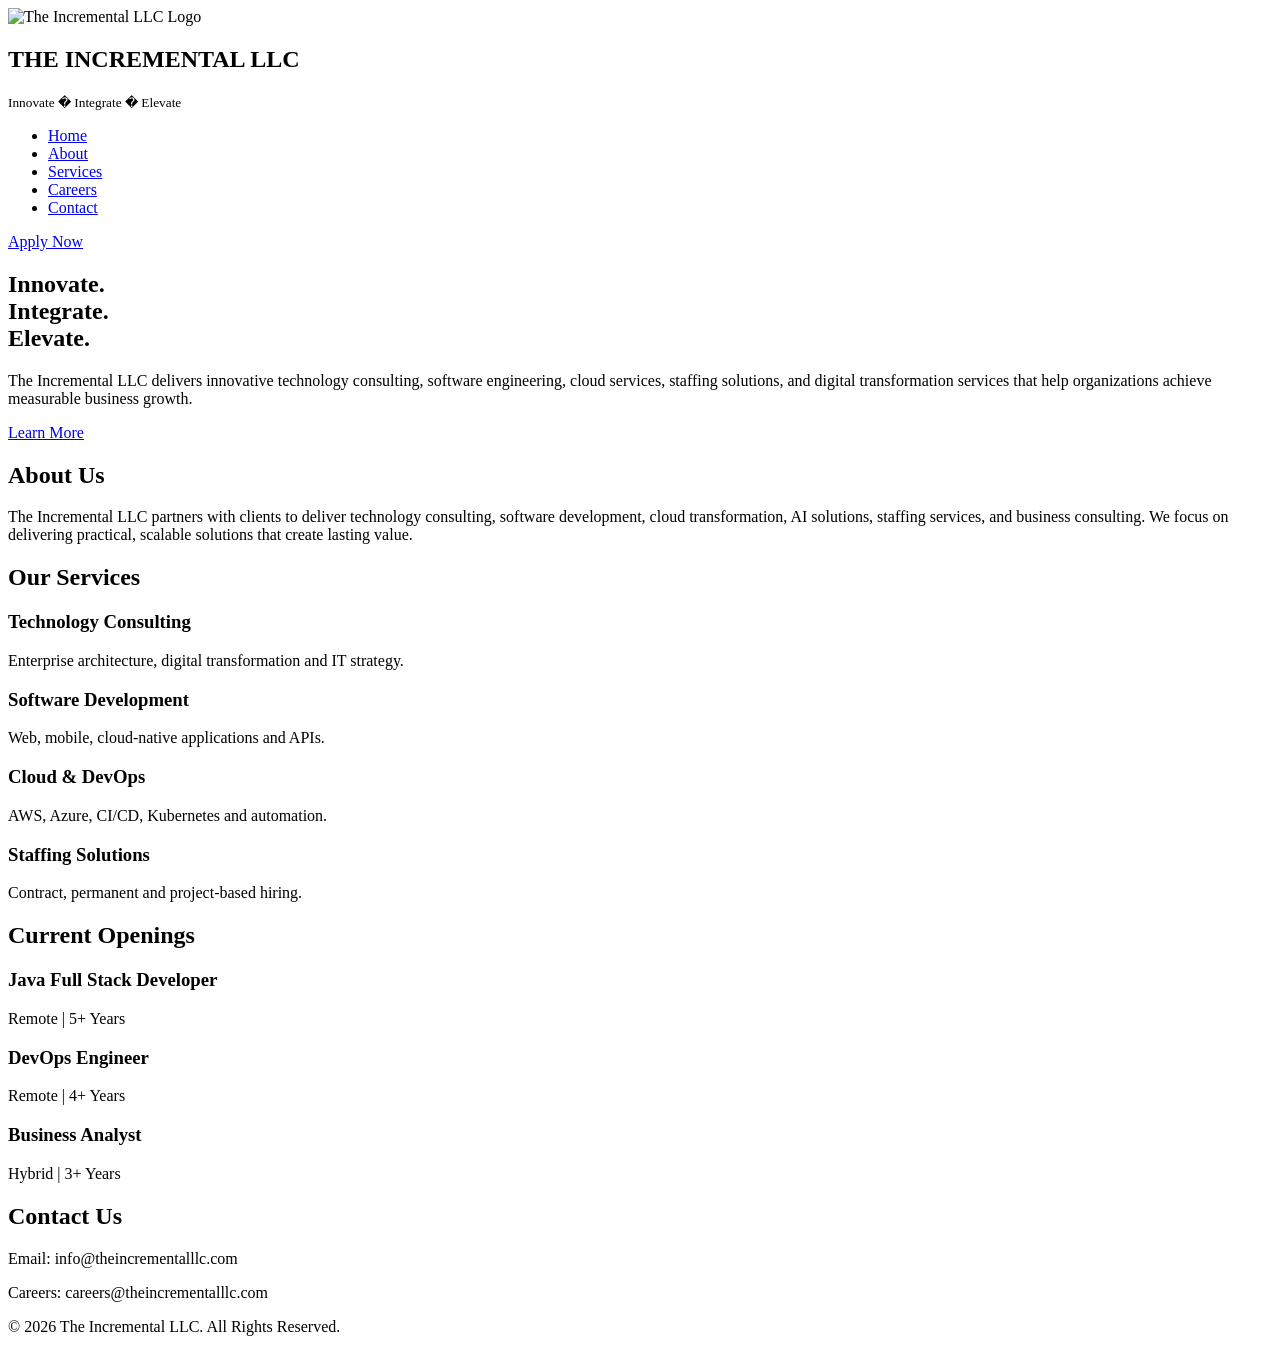
==== index.html @ 5f27611a "Add files via upload" ====
<!DOCTYPE html>
<html lang="en">
<head>
<meta charset="UTF-8">
<meta name="viewport" content="width=device-width, initial-scale=1.0">
<title>The Incremental LLC</title>
<link rel="stylesheet" href="css/style1.css">
<link rel="stylesheet" href="css/style2.css">
</head>
<body>

<header>
<nav>
<div class="logo">
<img src="images/incremental-logo.jpg" alt="The Incremental LLC Logo">
<div>
<h2>THE INCREMENTAL LLC</h2>
<small>Innovate � Integrate � Elevate</small>
</div>
</div>

<ul>
<li><a href="#">Home</a></li>
<li><a href="#about">About</a></li>
<li><a href="#services">Services</a></li>
<li><a href="#careers">Careers</a></li>
<li><a href="#contact">Contact</a></li>
</ul>

<a href="#careers" class="apply-btn">Apply Now</a>
</nav>
</header>

<section class="hero">
<div class="hero-content">
<h1>Innovate.<br><span>Integrate.</span><br>Elevate.</h1>
<p>The Incremental LLC delivers innovative technology consulting, software engineering, cloud services, staffing solutions, and digital transformation services that help organizations achieve measurable business growth.</p>
<a class="learn-btn" href="#about">Learn More</a>
</div>
</section>

<section id="about">
<h2 class="title">About Us</h2>
<p>The Incremental LLC partners with clients to deliver technology consulting, software development, cloud transformation, AI solutions, staffing services, and business consulting. We focus on delivering practical, scalable solutions that create lasting value.</p>
</section>

<section id="services">
<h2 class="title">Our Services</h2>
<div class="cards">
<div class="card"><h3>Technology Consulting</h3><p>Enterprise architecture, digital transformation and IT strategy.</p></div>
<div class="card"><h3>Software Development</h3><p>Web, mobile, cloud-native applications and APIs.</p></div>
<div class="card"><h3>Cloud & DevOps</h3><p>AWS, Azure, CI/CD, Kubernetes and automation.</p></div>
<div class="card"><h3>Staffing Solutions</h3><p>Contract, permanent and project-based hiring.</p></div>
</div>
</section>

<section id="careers">
<h2 class="title">Current Openings</h2>
<div class="job"><h3>Java Full Stack Developer</h3><p>Remote | 5+ Years</p></div>
<div class="job"><h3>DevOps Engineer</h3><p>Remote | 4+ Years</p></div>
<div class="job"><h3>Business Analyst</h3><p>Hybrid | 3+ Years</p></div>
</section>

<section id="contact" class="contact">
<h2>Contact Us</h2>
<p>Email: info@theincrementalllc.com</p>
<p>Careers: careers@theincrementalllc.com</p>
</section>

<footer>
<p>&copy; 2026 The Incremental LLC. All Rights Reserved.</p>
</footer>

</body>
</html>
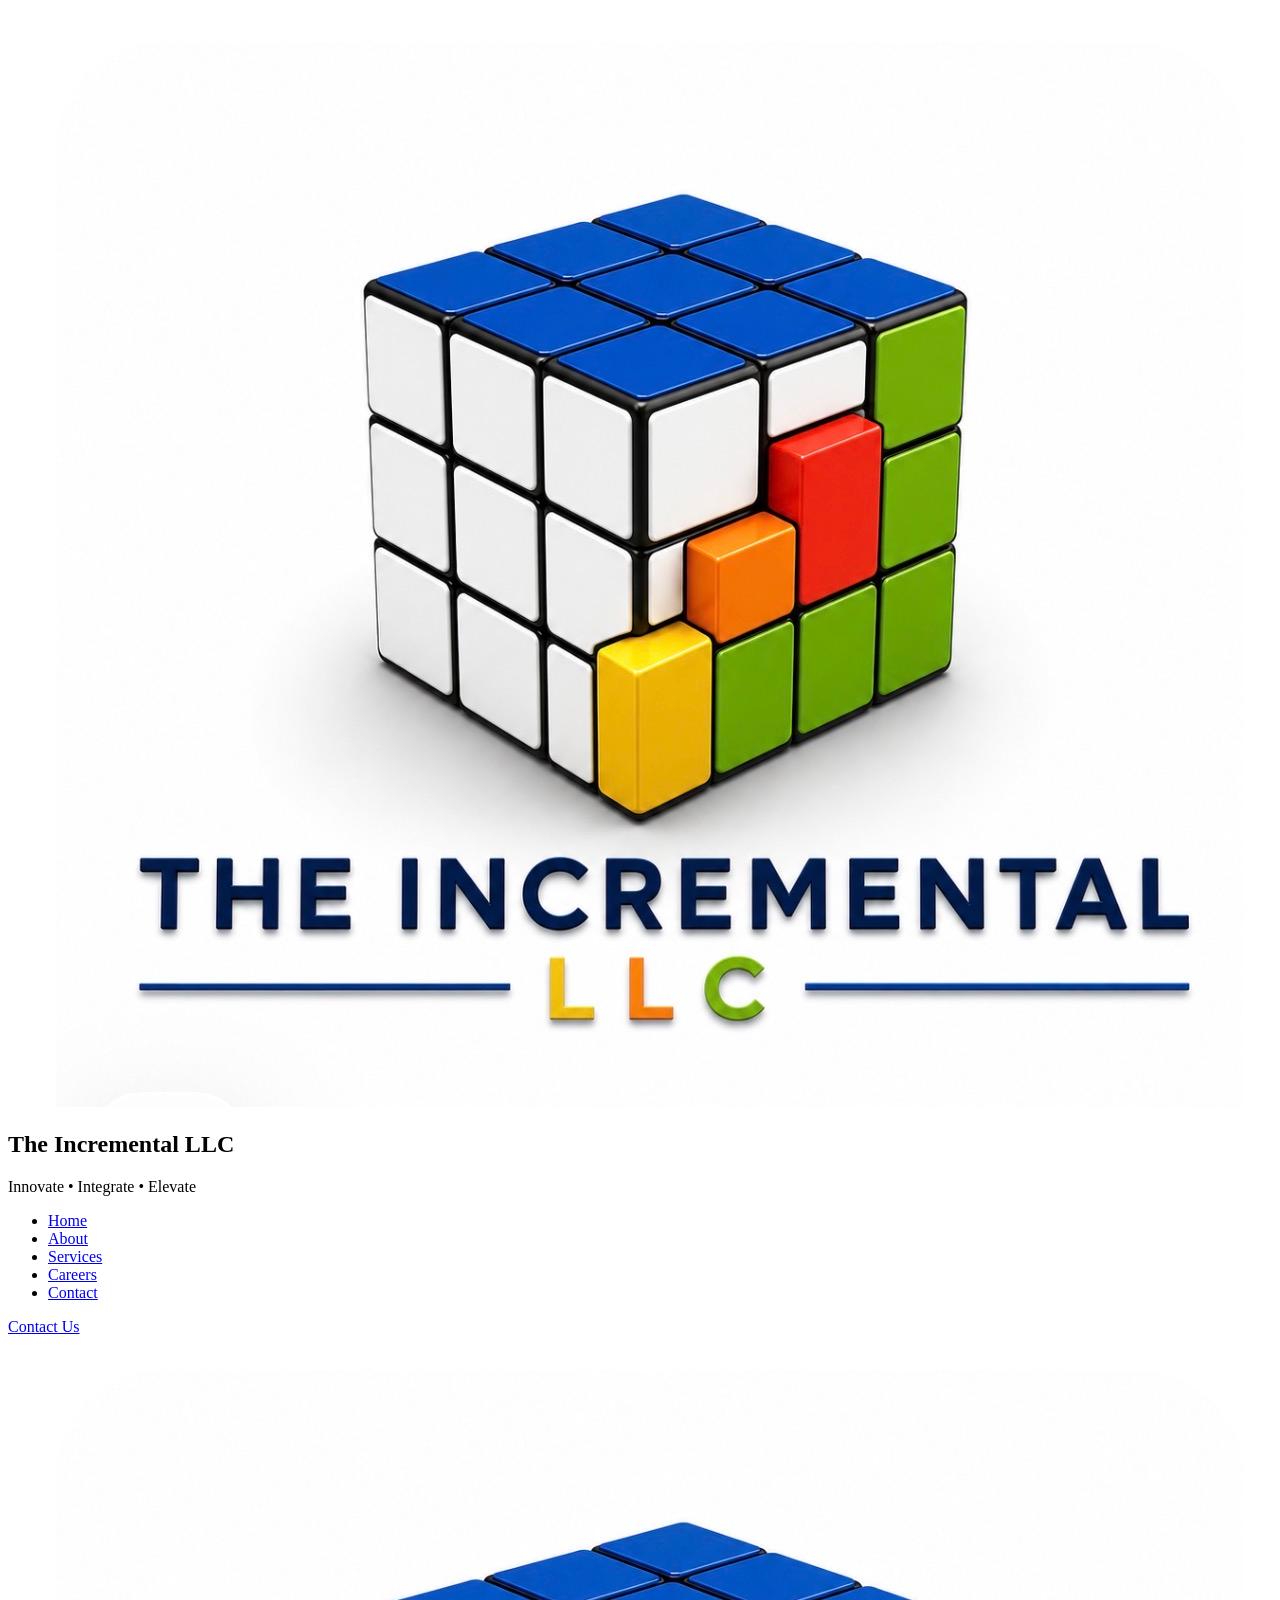
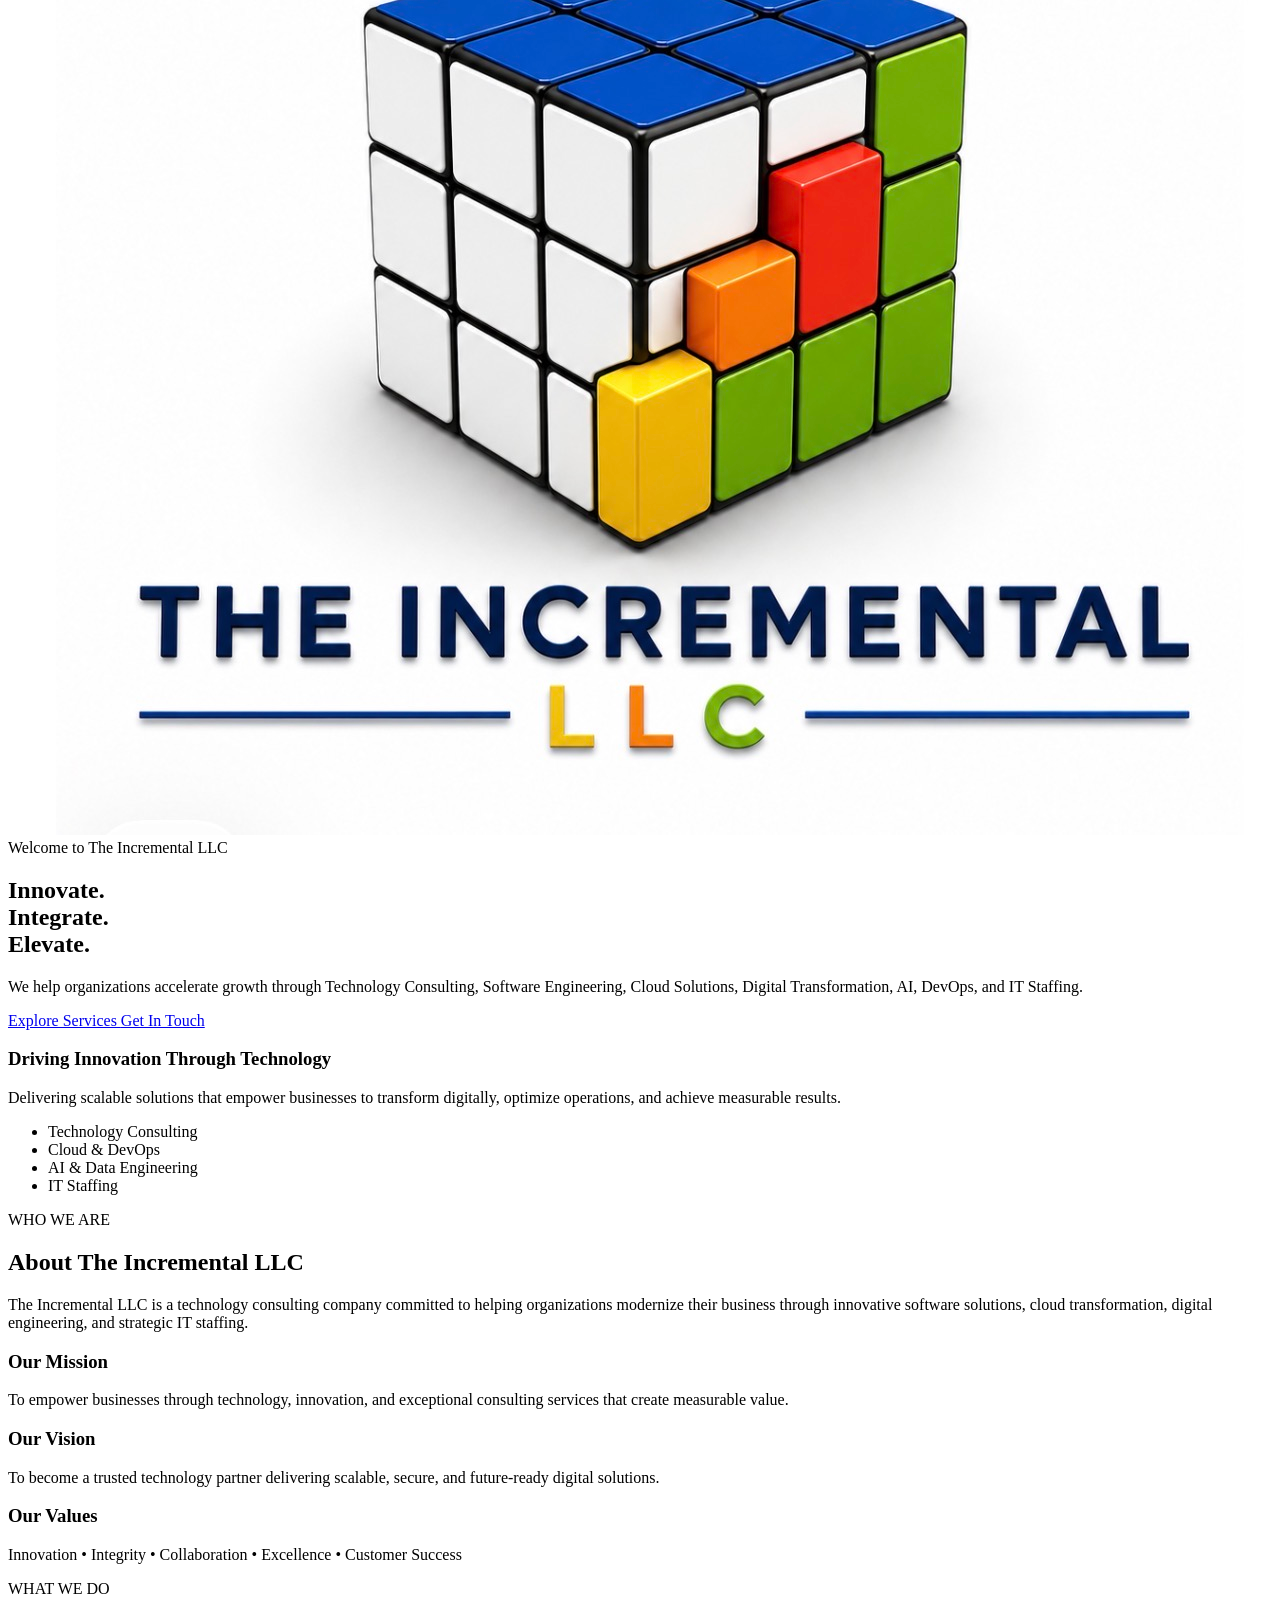
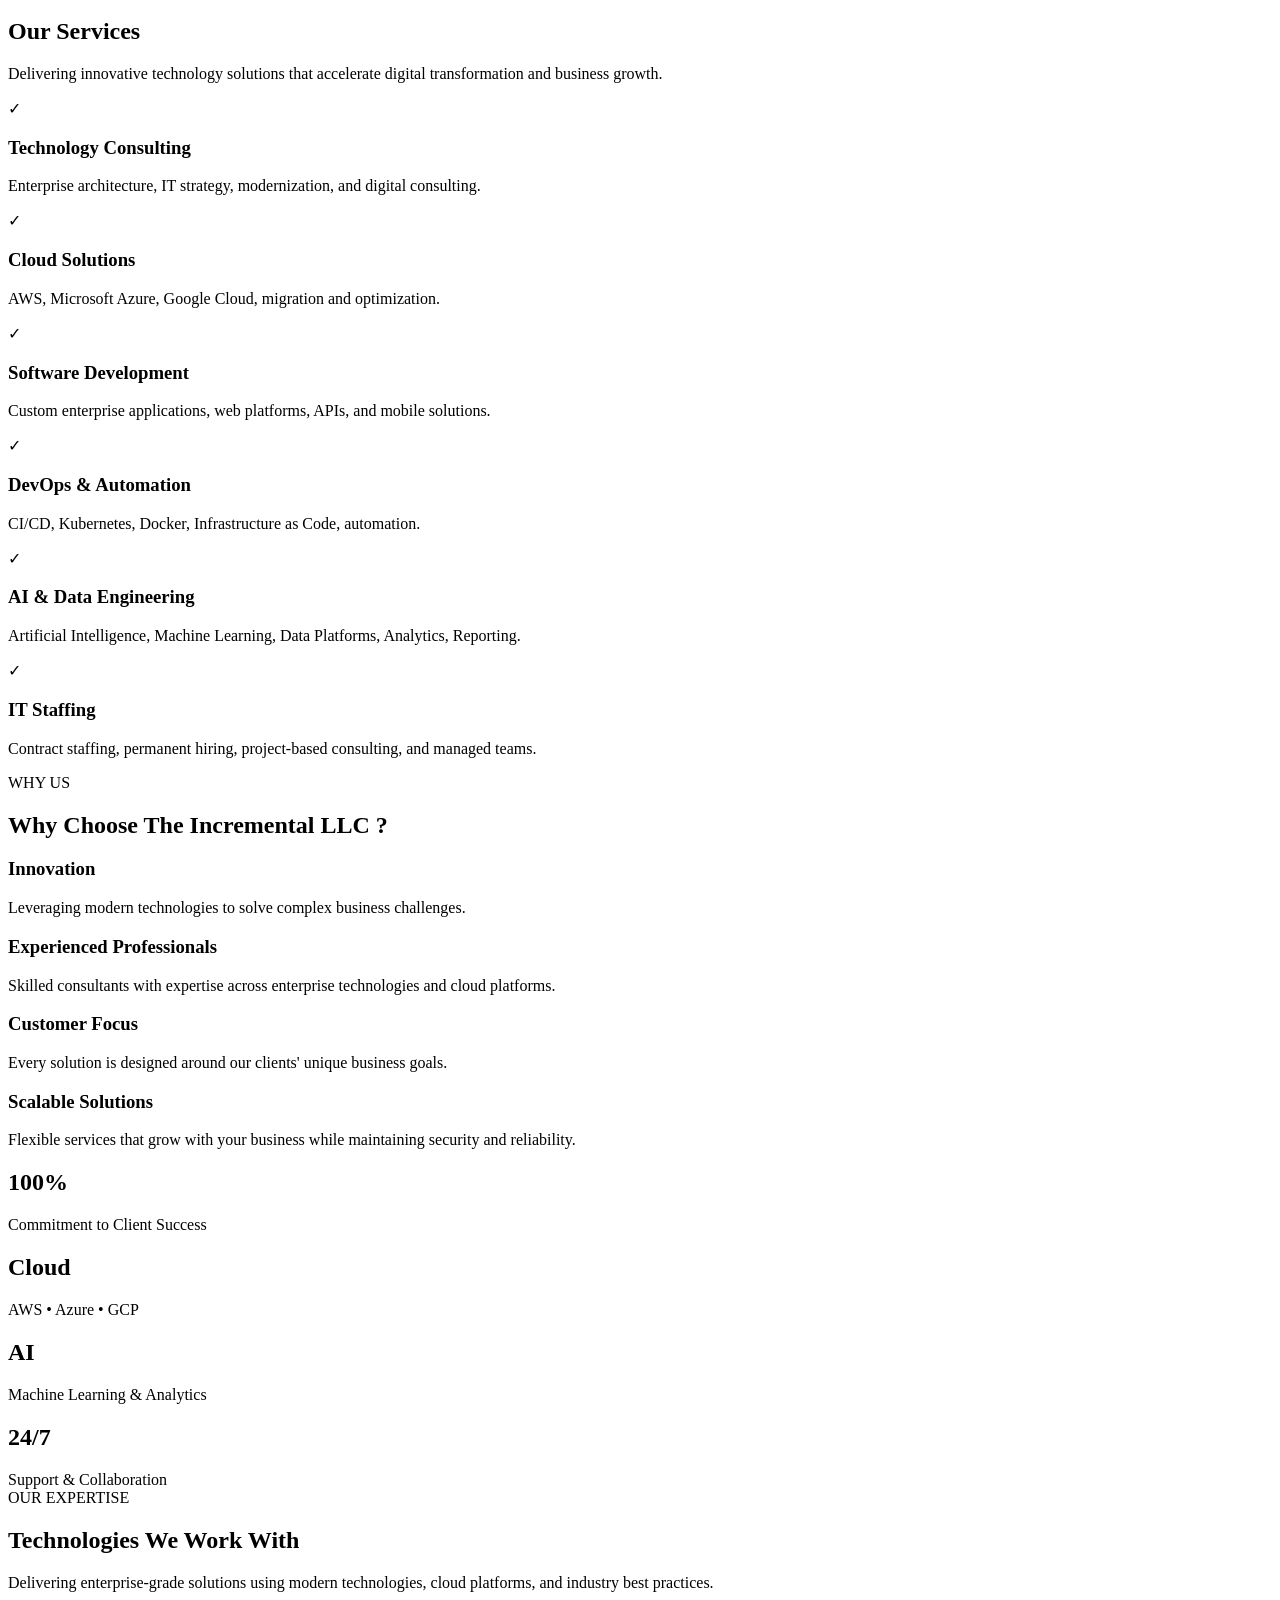
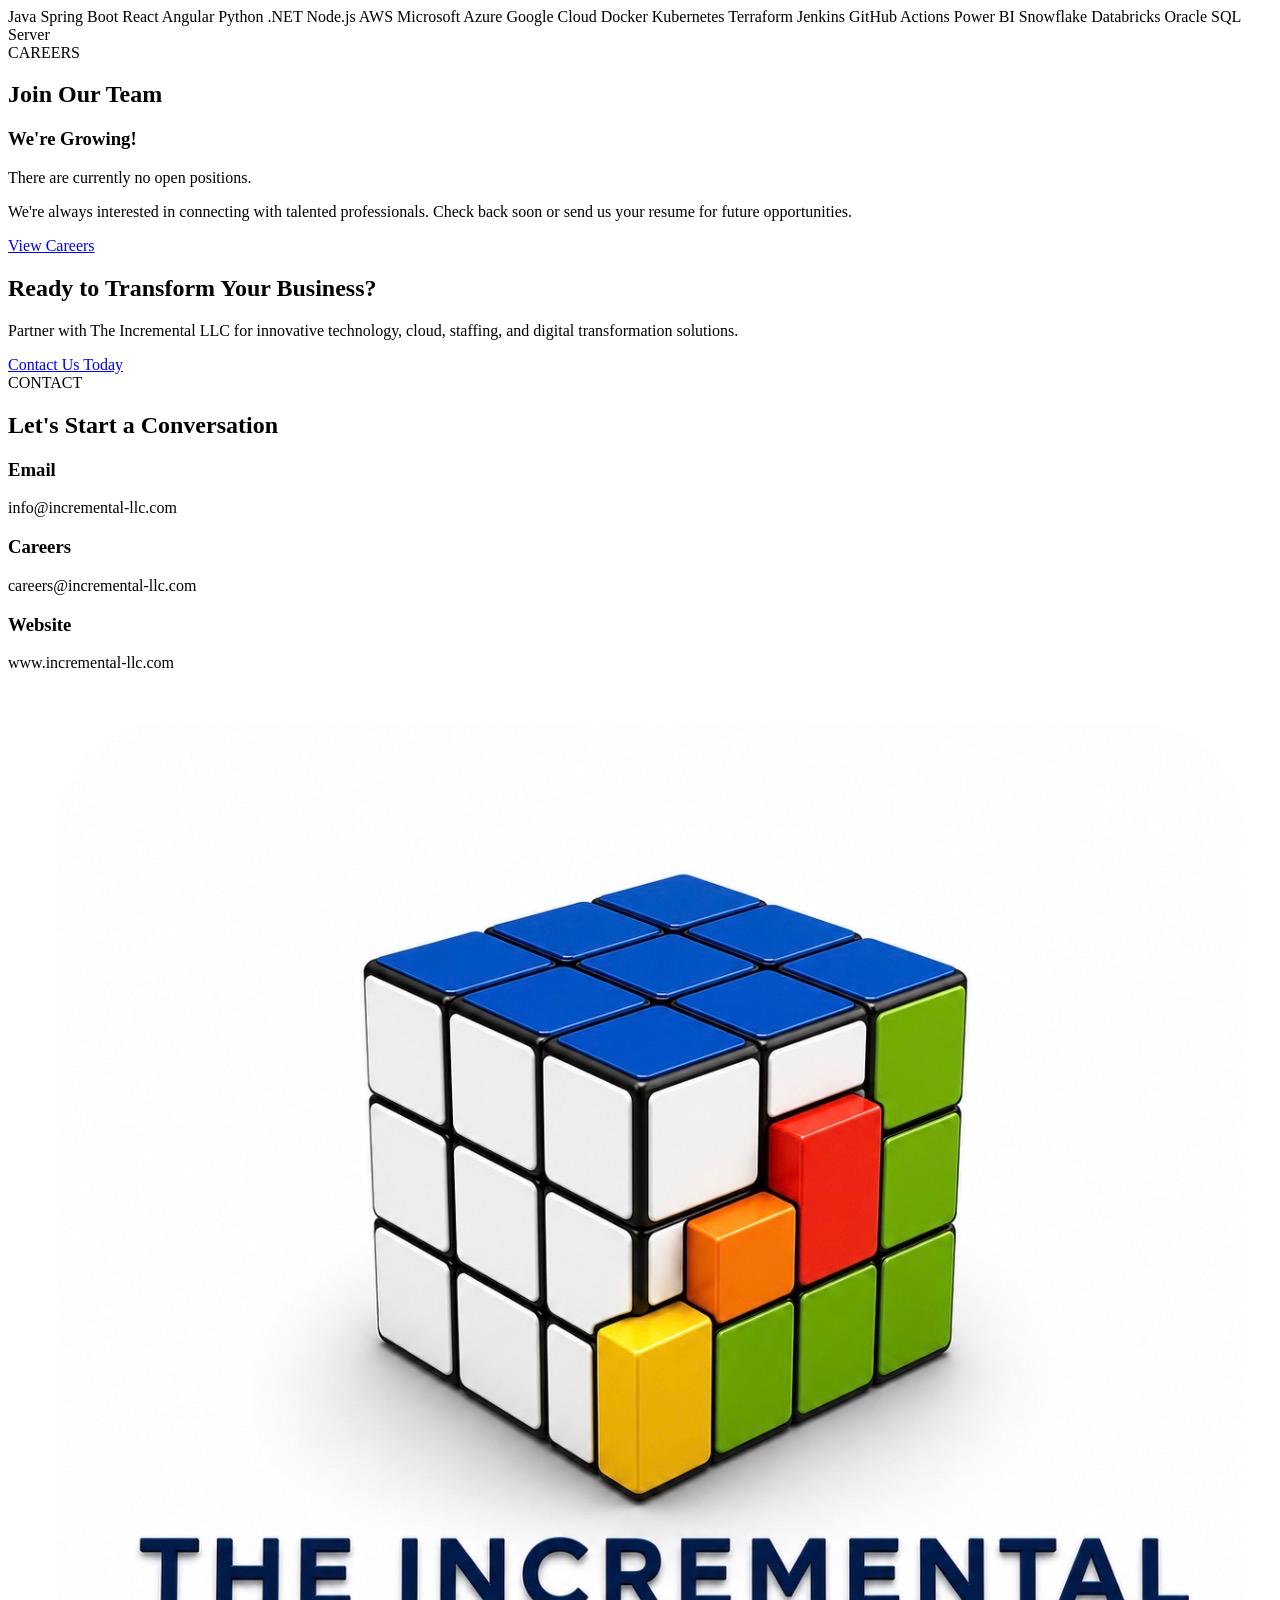
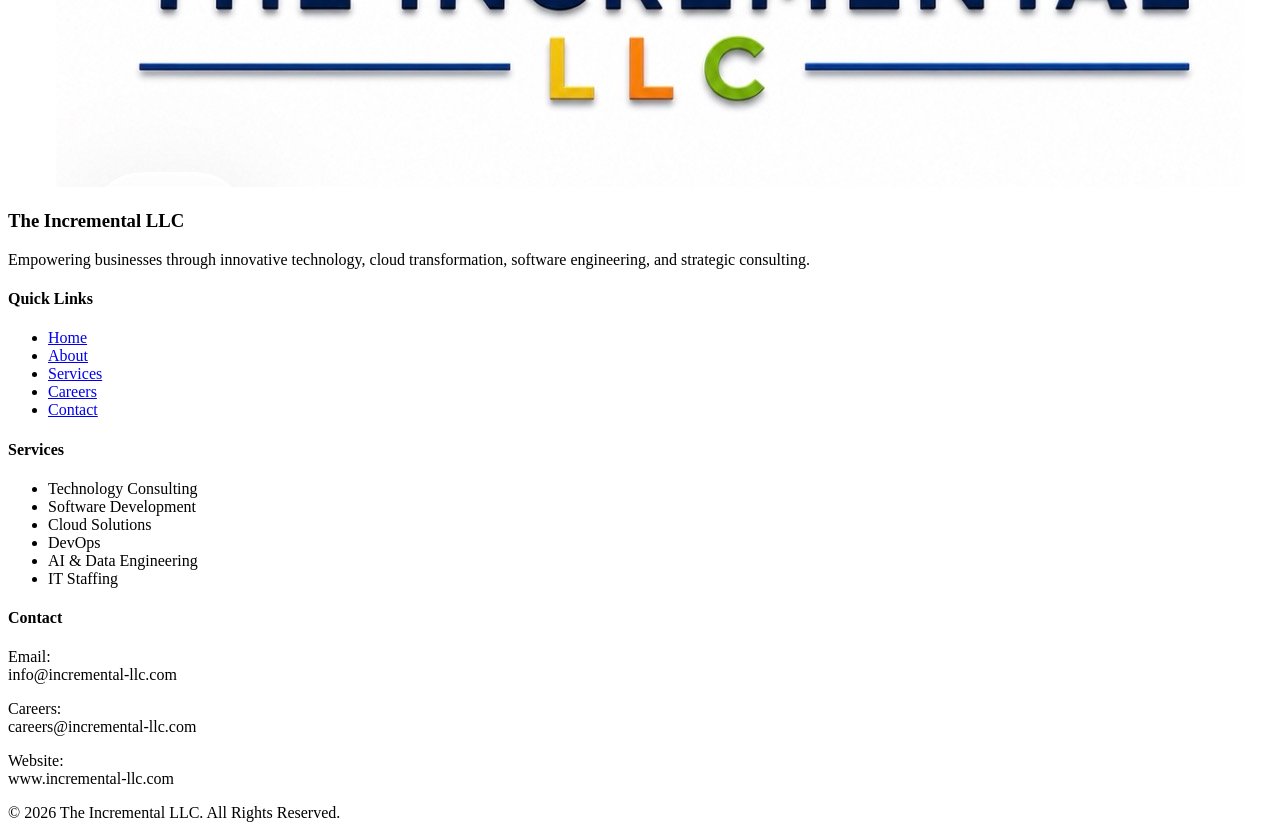
==== commit bcb0702e: "Add files via upload" ====
--- a/index.html
+++ b/index.html
@@ -1,75 +1,781 @@
-<!DOCTYPE html>
-<html lang="en">
-<head>
-<meta charset="UTF-8">
-<meta name="viewport" content="width=device-width, initial-scale=1.0">
-<title>The Incremental LLC</title>
-<link rel="stylesheet" href="css/style1.css">
-<link rel="stylesheet" href="css/style2.css">
-</head>
-<body>
-
-<header>
-<nav>
-<div class="logo">
-<img src="images/incremental-logo.jpg" alt="The Incremental LLC Logo">
-<div>
-<h2>THE INCREMENTAL LLC</h2>
-<small>Innovate � Integrate � Elevate</small>
-</div>
-</div>
-
-<ul>
-<li><a href="#">Home</a></li>
-<li><a href="#about">About</a></li>
-<li><a href="#services">Services</a></li>
-<li><a href="#careers">Careers</a></li>
-<li><a href="#contact">Contact</a></li>
-</ul>
-
-<a href="#careers" class="apply-btn">Apply Now</a>
-</nav>
-</header>
-
-<section class="hero">
-<div class="hero-content">
-<h1>Innovate.<br><span>Integrate.</span><br>Elevate.</h1>
-<p>The Incremental LLC delivers innovative technology consulting, software engineering, cloud services, staffing solutions, and digital transformation services that help organizations achieve measurable business growth.</p>
-<a class="learn-btn" href="#about">Learn More</a>
-</div>
-</section>
-
-<section id="about">
-<h2 class="title">About Us</h2>
-<p>The Incremental LLC partners with clients to deliver technology consulting, software development, cloud transformation, AI solutions, staffing services, and business consulting. We focus on delivering practical, scalable solutions that create lasting value.</p>
-</section>
-
-<section id="services">
-<h2 class="title">Our Services</h2>
-<div class="cards">
-<div class="card"><h3>Technology Consulting</h3><p>Enterprise architecture, digital transformation and IT strategy.</p></div>
-<div class="card"><h3>Software Development</h3><p>Web, mobile, cloud-native applications and APIs.</p></div>
-<div class="card"><h3>Cloud & DevOps</h3><p>AWS, Azure, CI/CD, Kubernetes and automation.</p></div>
-<div class="card"><h3>Staffing Solutions</h3><p>Contract, permanent and project-based hiring.</p></div>
-</div>
-</section>
-
-<section id="careers">
-<h2 class="title">Current Openings</h2>
-<div class="job"><h3>Java Full Stack Developer</h3><p>Remote | 5+ Years</p></div>
-<div class="job"><h3>DevOps Engineer</h3><p>Remote | 4+ Years</p></div>
-<div class="job"><h3>Business Analyst</h3><p>Hybrid | 3+ Years</p></div>
-</section>
-
-<section id="contact" class="contact">
-<h2>Contact Us</h2>
-<p>Email: info@theincrementalllc.com</p>
-<p>Careers: careers@theincrementalllc.com</p>
-</section>
-
-<footer>
-<p>&copy; 2026 The Incremental LLC. All Rights Reserved.</p>
-</footer>
-
-</body>
-</html>
+<!DOCTYPE html>
+<html lang="en">
+
+<head>
+
+    <meta charset="UTF-8">
+    <meta name="viewport" content="width=device-width, initial-scale=1.0">
+
+    <title>The Incremental LLC | Technology Consulting | Cloud | Staffing</title>
+
+    <meta name="description"
+        content="The Incremental LLC delivers Technology Consulting, Software Development, Cloud Solutions, IT Staffing and Digital Transformation services.">
+
+    <meta name="keywords"
+        content="Technology Consulting, IT Staffing, Software Development, Cloud, AWS, Azure, DevOps, AI">
+
+    <meta name="author" content="The Incremental LLC">
+
+    <link rel="icon" href="images/incremental-logo.jpg">
+
+    <link rel="stylesheet" href="css/style.css">
+    <link rel="stylesheet" href="css/responsive.css">
+<link rel="stylesheet"
+
+<link rel="stylesheet"
+href="https://cdnjs.cloudflare.com/ajax/libs/font-awesome/6.5.2/css/all.min.css">
+
+</head>
+
+<body>
+
+<!-- ===========================
+     HEADER
+=========================== -->
+
+<header>
+
+    <div class="container">
+
+        <div class="logo">
+
+            <img src="images/incremental-logo.jpg"
+                 alt="The Incremental LLC Logo">
+
+            <div class="logo-text">
+
+                <h2>The Incremental LLC</h2>
+
+                <span>Innovate • Integrate • Elevate</span>
+
+            </div>
+
+        </div>
+
+        <nav>
+
+            <ul>
+
+                <li><a href="#">Home</a></li>
+
+                <li><a href="#about">About</a></li>
+
+                <li><a href="#services">Services</a></li>
+
+                <li><a href="careers.html">Careers</a></li>
+
+                <li><a href="contact.html">Contact</a></li>
+
+            </ul>
+
+        </nav>
+
+        <a href="contact.html" class="btn-primary">
+            Contact Us
+        </a>
+
+    </div>
+
+</header>
+
+<!-- ===========================
+      HERO SECTION
+=========================== -->
+
+<section class="hero">
+
+    <!-- Watermark Logo -->
+
+    <div class="hero-watermark">
+
+        <img src="images/incremental-logo.jpg"
+             alt="Watermark Logo">
+
+    </div>
+
+    <div class="container hero-content">
+
+        <div class="hero-left">
+
+            <span class="subtitle">
+
+                Welcome to The Incremental LLC
+
+            </span>
+
+            <h1>
+
+                Innovate.<br>
+
+                <span>Integrate.</span><br>
+
+                Elevate.
+
+            </h1>
+
+            <p>
+
+                We help organizations accelerate growth through
+                Technology Consulting,
+                Software Engineering,
+                Cloud Solutions,
+                Digital Transformation,
+                AI,
+                DevOps,
+                and IT Staffing.
+
+            </p>
+
+            <div class="hero-buttons">
+
+                <a href="#services" class="btn-primary">
+
+                    Explore Services
+
+                </a>
+
+                <a href="contact.html" class="btn-secondary">
+
+                    Get In Touch
+
+                </a>
+
+            </div>
+
+        </div>
+
+        <div class="hero-right">
+
+            <div class="hero-card">
+
+                <h3>
+
+                    Driving Innovation Through Technology
+
+                </h3>
+
+                <p>
+
+                    Delivering scalable solutions that empower
+                    businesses to transform digitally,
+                    optimize operations,
+                    and achieve measurable results.
+
+                </p>
+
+           <ul class="hero-services">
+    <li>Technology Consulting</li>
+    <li>Cloud & DevOps</li>
+    <li>AI & Data Engineering</li>
+    <li>IT Staffing</li>
+</ul>
+
+            </div>
+
+        </div>
+
+    </div>
+
+</section>
+
+<!-- =======================================
+     PART 1A-1 ENDS HERE
+     NEXT: ABOUT SECTION
+======================================= -->
+<!-- ==========================================
+                 ABOUT US
+========================================== -->
+
+<section id="about" class="about">
+
+    <div class="container">
+
+        <div class="section-title">
+
+            <span>WHO WE ARE</span>
+
+            <h2>About The Incremental LLC</h2>
+
+            <p>
+                The Incremental LLC is a technology consulting company committed
+                to helping organizations modernize their business through
+                innovative software solutions, cloud transformation,
+                digital engineering, and strategic IT staffing.
+            </p>
+
+        </div>
+
+        <div class="about-grid">
+
+            <div class="about-card">
+
+                <h3>Our Mission</h3>
+
+                <p>
+
+                    To empower businesses through technology,
+                    innovation, and exceptional consulting services
+                    that create measurable value.
+
+                </p>
+
+            </div>
+
+            <div class="about-card">
+
+                <h3>Our Vision</h3>
+
+                <p>
+
+                    To become a trusted technology partner
+                    delivering scalable, secure,
+                    and future-ready digital solutions.
+
+                </p>
+
+            </div>
+
+            <div class="about-card">
+
+                <h3>Our Values</h3>
+
+                <p>
+
+                    Innovation • Integrity • Collaboration •
+                    Excellence • Customer Success
+
+                </p>
+
+            </div>
+
+        </div>
+
+    </div>
+
+</section>
+
+<!-- ==========================================
+                 SERVICES
+========================================== -->
+
+<section id="services" class="services">
+
+    <div class="container">
+
+        <div class="section-title">
+
+            <span>WHAT WE DO</span>
+
+            <h2>Our Services</h2>
+
+            <p>
+
+                Delivering innovative technology solutions that
+                accelerate digital transformation and business growth.
+
+            </p>
+
+        </div>
+
+        <div class="service-grid">
+
+            <div class="service-card">
+
+                <div class="icon">✓</div>
+
+                <h3>Technology Consulting</h3>
+
+                <p>
+
+                    Enterprise architecture, IT strategy,
+                    modernization, and digital consulting.
+
+                </p>
+
+            </div>
+
+            <div class="service-card">
+
+                <div class="icon">✓</div>
+
+                <h3>Cloud Solutions</h3>
+
+                <p>
+
+                    AWS, Microsoft Azure,
+                    Google Cloud,
+                    migration and optimization.
+
+                </p>
+
+            </div>
+
+            <div class="service-card">
+
+                <div class="icon">✓</div>
+
+                <h3>Software Development</h3>
+
+                <p>
+
+                    Custom enterprise applications,
+                    web platforms,
+                    APIs,
+                    and mobile solutions.
+
+                </p>
+
+            </div>
+
+            <div class="service-card">
+
+                <div class="icon">✓</div>
+
+                <h3>DevOps & Automation</h3>
+
+                <p>
+
+                    CI/CD,
+                    Kubernetes,
+                    Docker,
+                    Infrastructure as Code,
+                    automation.
+
+                </p>
+
+            </div>
+
+            <div class="service-card">
+
+                <div class="icon">✓</div>
+
+                <h3>AI & Data Engineering</h3>
+
+                <p>
+
+                    Artificial Intelligence,
+                    Machine Learning,
+                    Data Platforms,
+                    Analytics,
+                    Reporting.
+
+                </p>
+
+            </div>
+
+            <div class="service-card">
+
+                <div class="icon">✓</div>
+
+                <h3>IT Staffing</h3>
+
+                <p>
+
+                    Contract staffing,
+                    permanent hiring,
+                    project-based consulting,
+                    and managed teams.
+
+                </p>
+
+            </div>
+
+        </div>
+
+    </div>
+
+</section>
+
+<!-- ==========================================
+              WHY CHOOSE US
+========================================== -->
+
+<section class="why-us">
+
+    <div class="container">
+
+        <div class="section-title">
+
+            <span>WHY US</span>
+
+            <h2>Why Choose The Incremental LLC ?</h2>
+
+        </div>
+
+        <div class="why-grid">
+
+            <div class="why-box">
+
+                <h3>Innovation</h3>
+
+                <p>
+
+                    Leveraging modern technologies
+                    to solve complex business challenges.
+
+                </p>
+
+            </div>
+
+            <div class="why-box">
+
+                <h3>Experienced Professionals</h3>
+
+                <p>
+
+                    Skilled consultants with expertise across
+                    enterprise technologies and cloud platforms.
+
+                </p>
+
+            </div>
+
+            <div class="why-box">
+
+                <h3>Customer Focus</h3>
+
+                <p>
+
+                    Every solution is designed around
+                    our clients' unique business goals.
+
+                </p>
+
+            </div>
+
+            <div class="why-box">
+
+                <h3>Scalable Solutions</h3>
+
+                <p>
+
+                    Flexible services that grow with your business
+                    while maintaining security and reliability.
+
+                </p>
+
+            </div>
+
+        </div>
+
+    </div>
+
+</section>
+
+<!-- ==========================================
+              COMPANY HIGHLIGHTS
+========================================== -->
+
+<section class="stats">
+
+    <div class="container">
+
+        <div class="stat-card">
+
+            <h2>100%</h2>
+
+            <span>Commitment to Client Success</span>
+
+        </div>
+
+        <div class="stat-card">
+
+            <h2>Cloud</h2>
+
+            <span>AWS • Azure • GCP</span>
+
+        </div>
+
+        <div class="stat-card">
+
+            <h2>AI</h2>
+
+            <span>Machine Learning & Analytics</span>
+
+        </div>
+
+        <div class="stat-card">
+
+            <h2>24/7</h2>
+
+            <span>Support & Collaboration</span>
+
+        </div>
+
+    </div>
+
+</section>
+
+<!-- ========= END OF PART 1A-2 ========= -->
+<!-- ==========================================
+            TECHNOLOGY EXPERTISE
+========================================== -->
+
+<section class="technology">
+
+    <div class="container">
+
+        <div class="section-title">
+
+            <span>OUR EXPERTISE</span>
+
+            <h2>Technologies We Work With</h2>
+
+            <p>
+                Delivering enterprise-grade solutions using modern technologies,
+                cloud platforms, and industry best practices.
+            </p>
+
+        </div>
+
+        <div class="tech-grid">
+
+            <span>Java</span>
+            <span>Spring Boot</span>
+            <span>React</span>
+            <span>Angular</span>
+            <span>Python</span>
+            <span>.NET</span>
+            <span>Node.js</span>
+            <span>AWS</span>
+            <span>Microsoft Azure</span>
+            <span>Google Cloud</span>
+            <span>Docker</span>
+            <span>Kubernetes</span>
+            <span>Terraform</span>
+            <span>Jenkins</span>
+            <span>GitHub Actions</span>
+            <span>Power BI</span>
+            <span>Snowflake</span>
+            <span>Databricks</span>
+            <span>Oracle</span>
+            <span>SQL Server</span>
+
+        </div>
+
+    </div>
+
+</section>
+
+<!-- ==========================================
+             CAREERS PREVIEW
+========================================== -->
+
+<section class="careers-preview">
+
+    <div class="container">
+
+        <div class="section-title">
+
+            <span>CAREERS</span>
+
+            <h2>Join Our Team</h2>
+
+        </div>
+
+        <div class="career-box">
+
+            <h3>We're Growing!</h3>
+
+            <p>
+
+                There are currently no open positions.
+
+            </p>
+
+            <p>
+
+                We're always interested in connecting with talented professionals.
+                Check back soon or send us your resume for future opportunities.
+
+            </p>
+
+            <a href="careers.html" class="btn-primary">
+
+                View Careers
+
+            </a>
+
+        </div>
+
+    </div>
+
+</section>
+
+<!-- ==========================================
+           CALL TO ACTION
+========================================== -->
+
+<section class="cta">
+
+    <div class="container">
+
+        <h2>
+
+            Ready to Transform Your Business?
+
+        </h2>
+
+        <p>
+
+            Partner with The Incremental LLC for innovative technology,
+            cloud, staffing, and digital transformation solutions.
+
+        </p>
+
+        <a href="contact.html" class="btn-primary">
+
+            Contact Us Today
+
+        </a>
+
+    </div>
+
+</section>
+
+<!-- ==========================================
+            CONTACT PREVIEW
+========================================== -->
+
+<section class="contact-preview">
+
+    <div class="container">
+
+        <div class="section-title">
+
+            <span>CONTACT</span>
+
+            <h2>Let's Start a Conversation</h2>
+
+        </div>
+
+        <div class="contact-grid">
+
+            <div class="contact-card">
+
+                <h3>Email</h3>
+
+                <p>info@incremental-llc.com</p>
+
+            </div>
+
+            <div class="contact-card">
+
+                <h3>Careers</h3>
+
+                <p>careers@incremental-llc.com</p>
+
+            </div>
+
+            <div class="contact-card">
+
+                <h3>Website</h3>
+
+                <p>www.incremental-llc.com</p>
+
+            </div>
+
+        </div>
+
+    </div>
+
+</section>
+
+<!-- ==========================================
+                FOOTER
+========================================== -->
+
+<footer>
+
+    <div class="container footer-grid">
+
+        <div class="footer-about">
+
+            <img src="images/incremental-logo.jpg"
+                 alt="The Incremental LLC Logo"
+                 class="footer-logo">
+
+            <h3>The Incremental LLC</h3>
+
+            <p>
+
+                Empowering businesses through innovative technology,
+                cloud transformation, software engineering,
+                and strategic consulting.
+
+            </p>
+
+        </div>
+
+        <div class="footer-links">
+
+            <h4>Quick Links</h4>
+
+            <ul>
+
+                <li><a href="#">Home</a></li>
+
+                <li><a href="#about">About</a></li>
+
+                <li><a href="#services">Services</a></li>
+
+                <li><a href="careers.html">Careers</a></li>
+
+                <li><a href="contact.html">Contact</a></li>
+
+            </ul>
+
+        </div>
+
+        <div class="footer-services">
+
+            <h4>Services</h4>
+
+            <ul>
+
+                <li>Technology Consulting</li>
+
+                <li>Software Development</li>
+
+                <li>Cloud Solutions</li>
+
+                <li>DevOps</li>
+
+                <li>AI & Data Engineering</li>
+
+                <li>IT Staffing</li>
+
+            </ul>
+
+        </div>
+
+        <div class="footer-contact">
+
+            <h4>Contact</h4>
+
+            <p>Email:<br>info@incremental-llc.com</p>
+
+            <p>Careers:<br>careers@incremental-llc.com</p>
+
+            <p>Website:<br>www.incremental-llc.com</p>
+
+        </div>
+
+    </div>
+
+    <div class="copyright">
+
+        <p>
+
+            © 2026 The Incremental LLC. All Rights Reserved.
+
+        </p>
+
+    </div>
+
+</footer>
+
+<script src="js/script.js"></script>
+
+</body>
+</html>
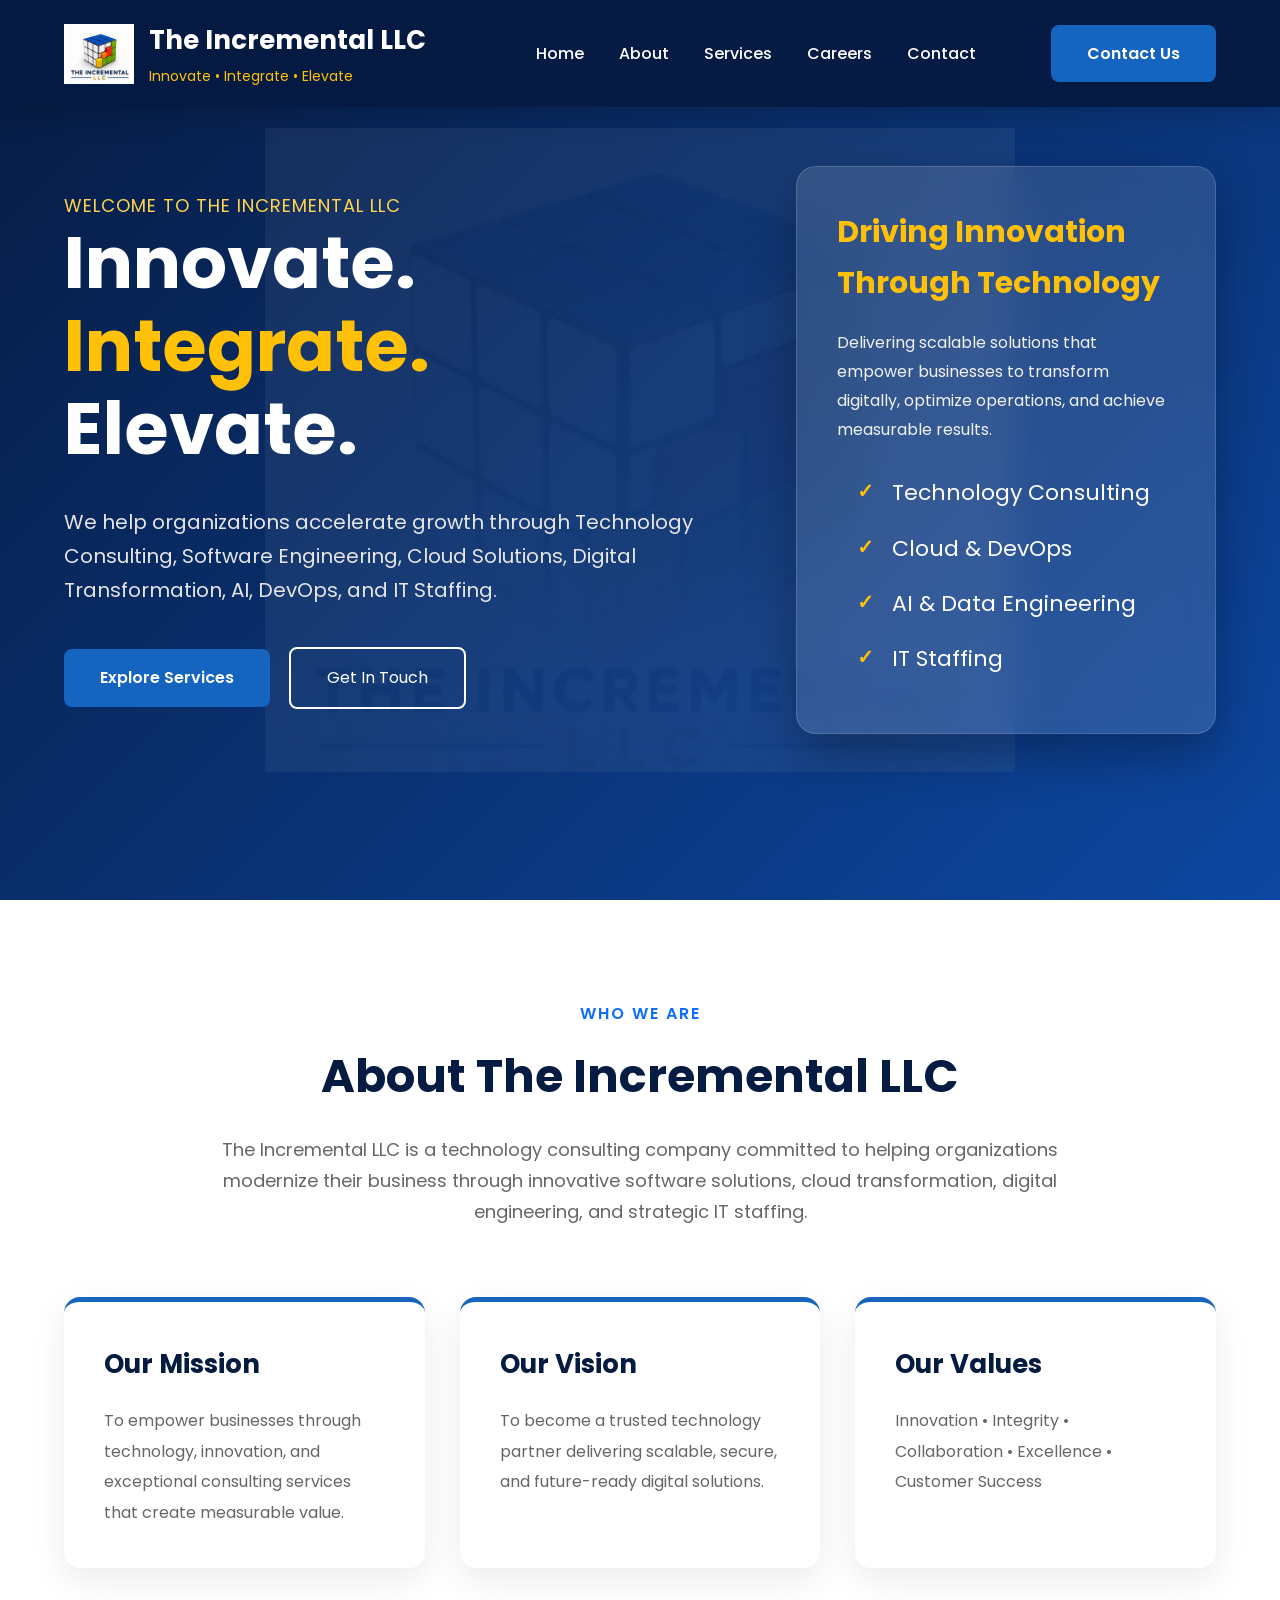
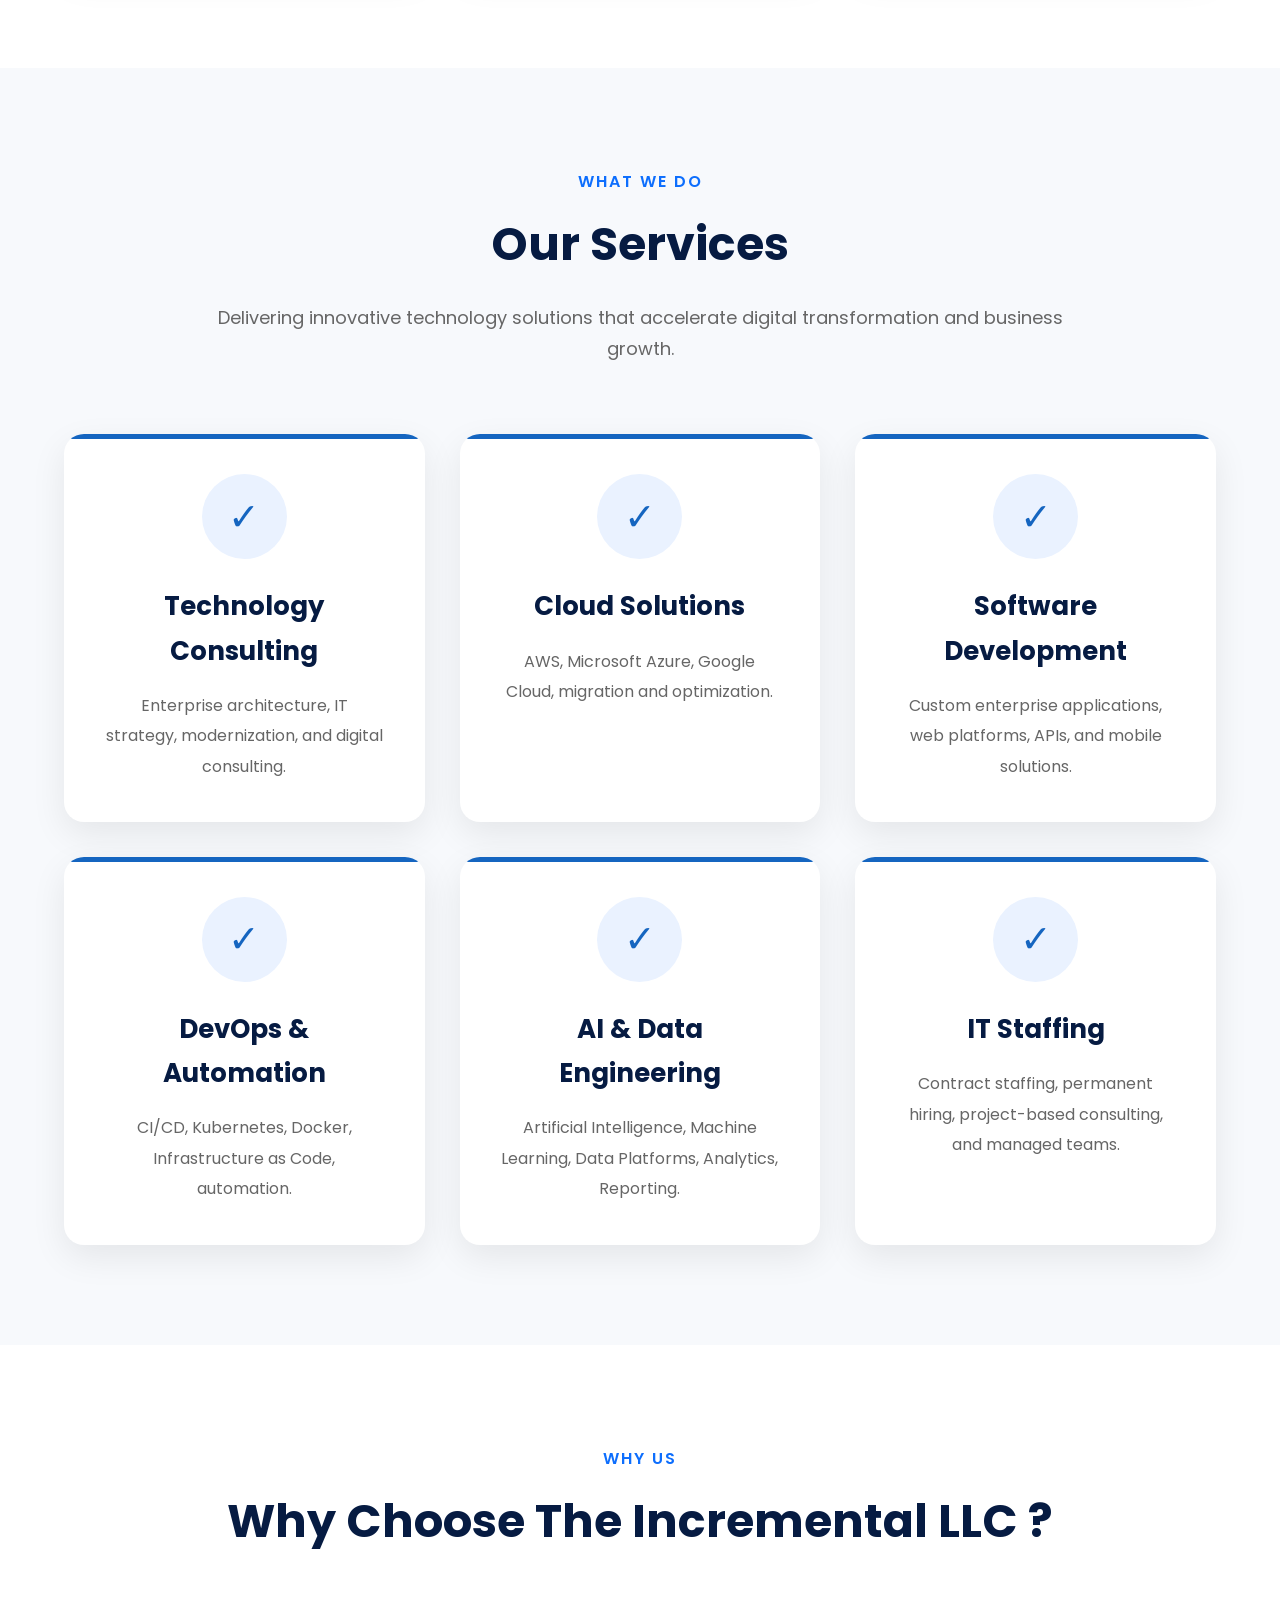
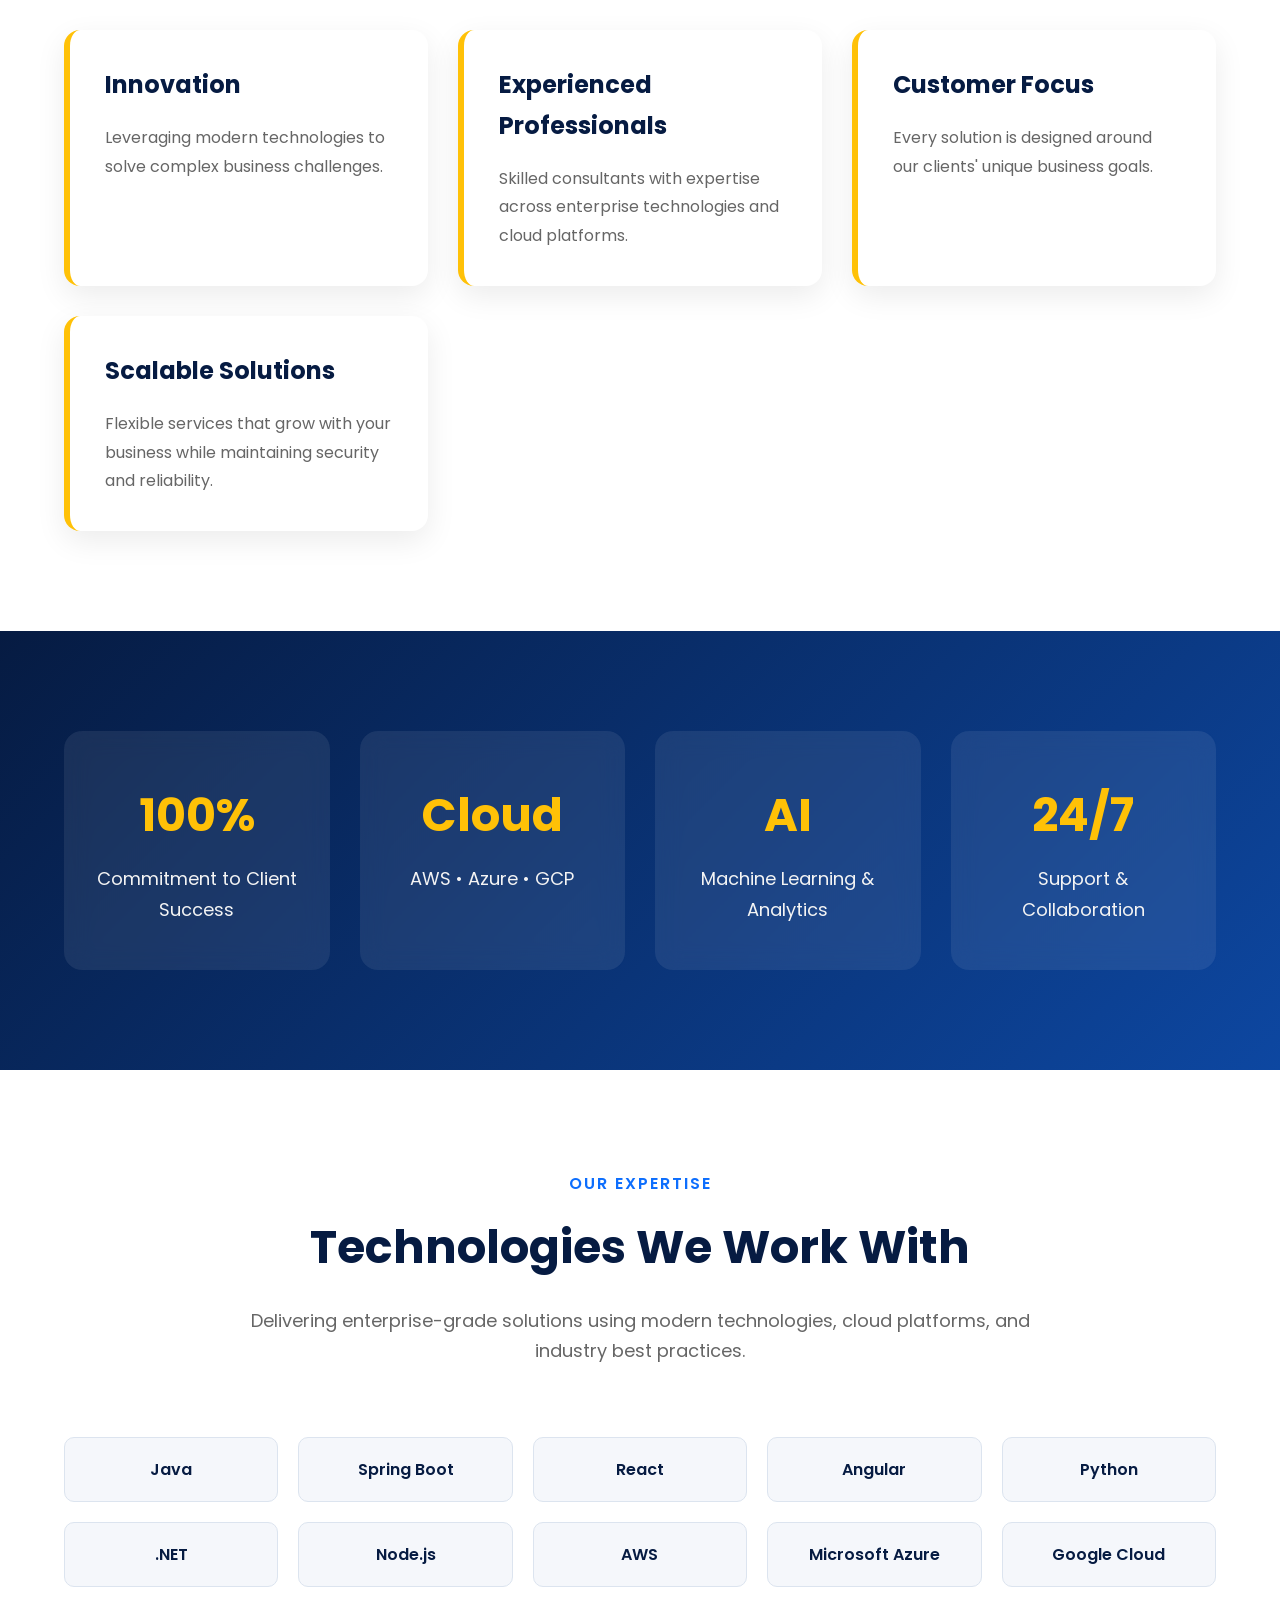
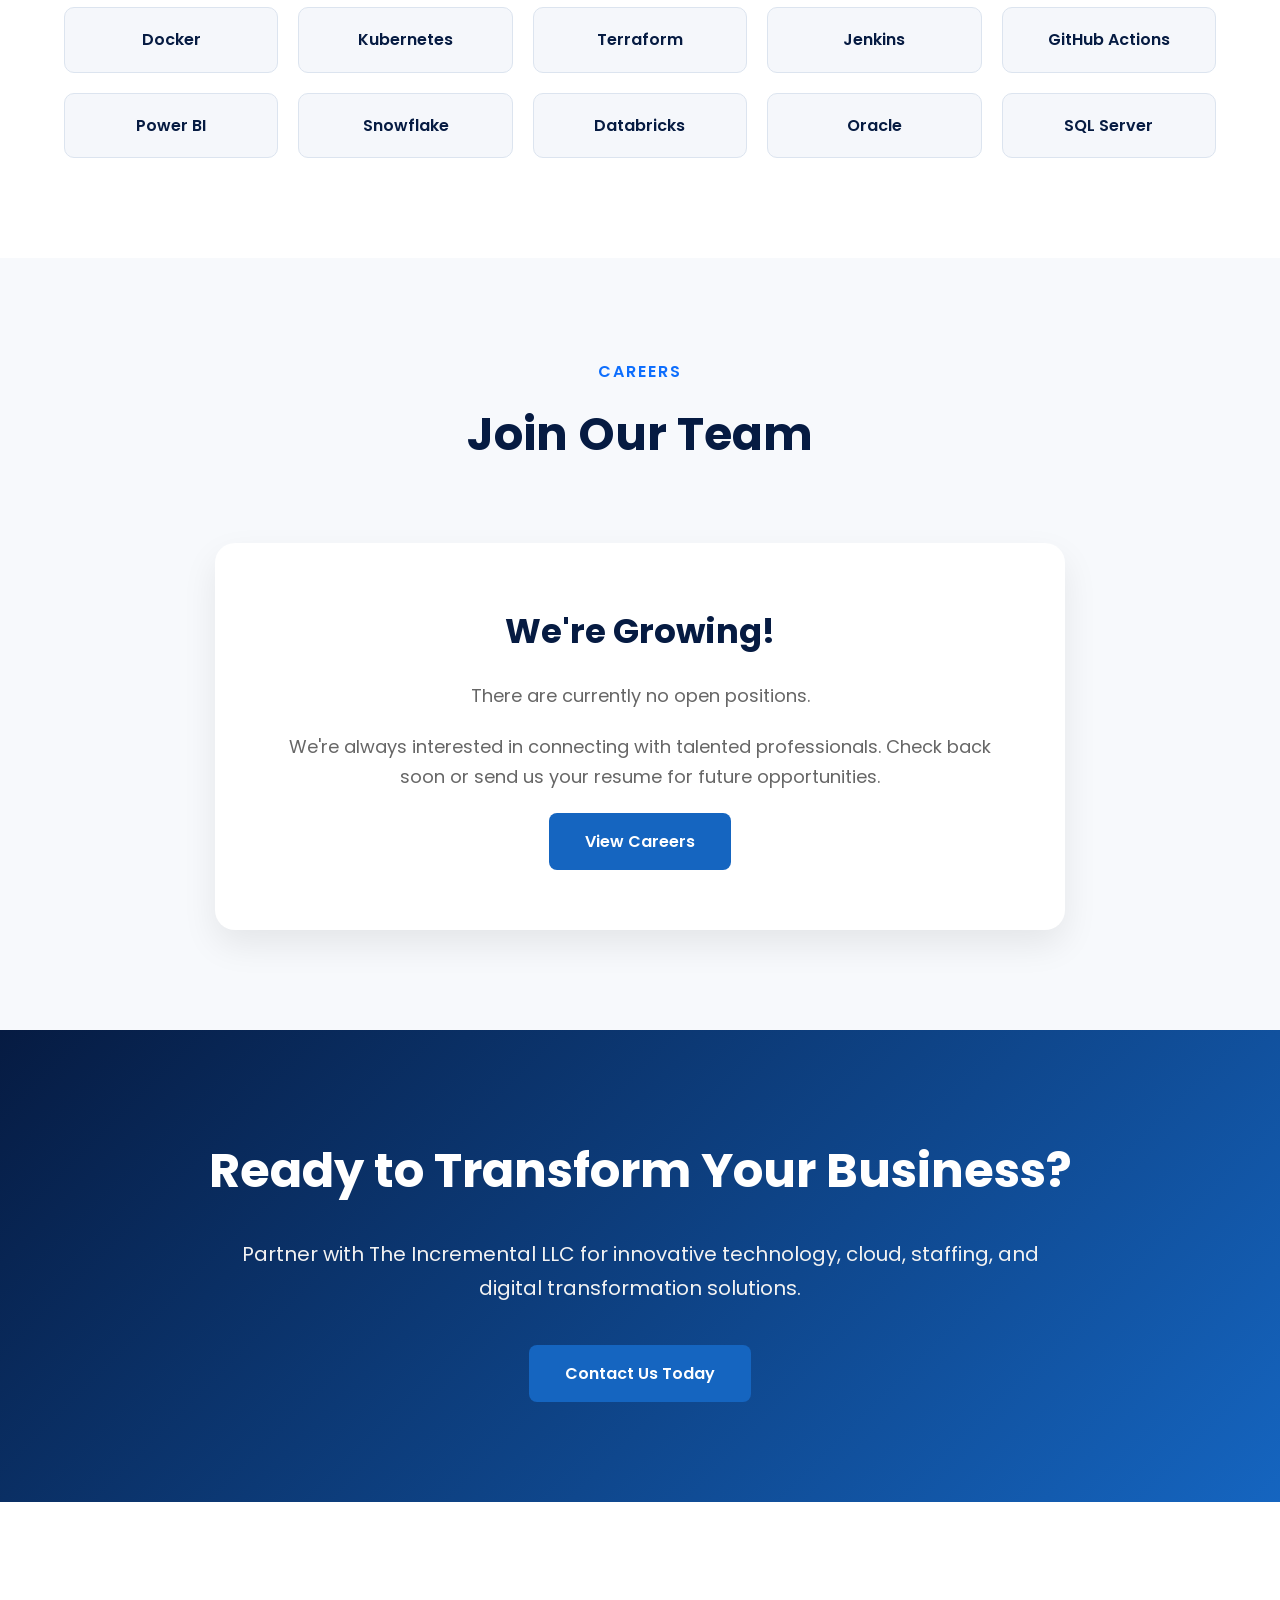
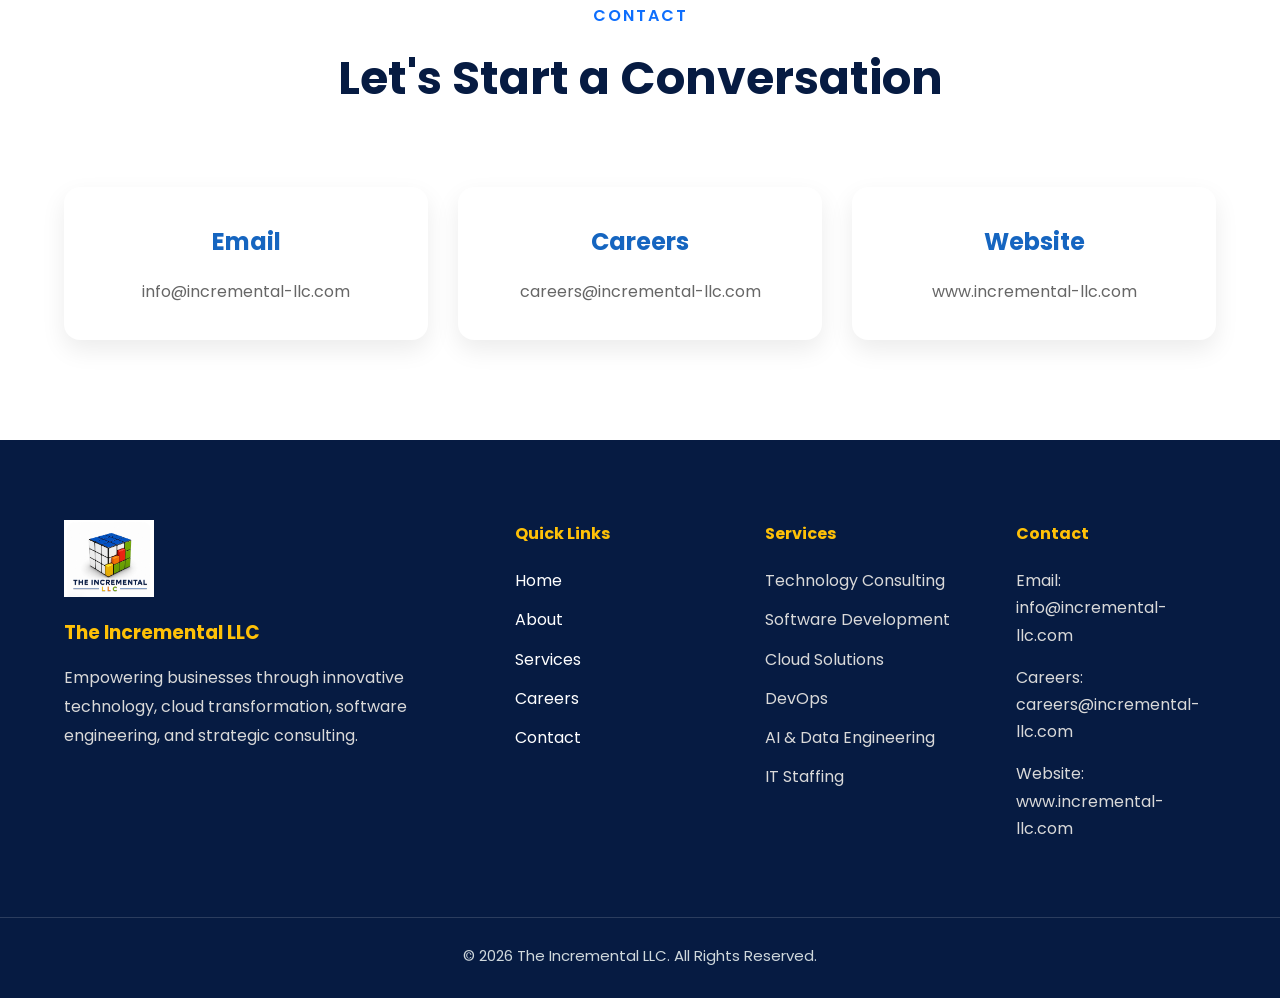
==== commit 4c9c92ed: "Update index.html" ====
--- a/index.html
+++ b/index.html
@@ -88,7 +88,7 @@
 
     <div class="hero-watermark">
 
-        <img src="images/incremental-logo.jpg"
+        <img src="images/watermark-logo.jpg"
              alt="Watermark Logo">
 
     </div>
@@ -778,4 +778,4 @@
 <script src="js/script.js"></script>
 
 </body>
-</html>+</html>
--- a/css/style.css
+++ b/css/style.css
@@ -0,0 +1,1180 @@
+/* ==========================================
+   THE INCREMENTAL LLC
+   Professional Corporate Website
+   style.css
+========================================== */
+
+/* Google Font */
+@import url('https://fonts.googleapis.com/css2?family=Poppins:wght@300;400;500;600;700;800&display=swap');
+
+/* ==========================================
+   RESET
+========================================== */
+
+*{
+    margin:0;
+    padding:0;
+    box-sizing:border-box;
+}
+
+html{
+    scroll-behavior:smooth;
+}
+
+body{
+
+    font-family:'Poppins',sans-serif;
+
+    background:#f5f7fb;
+
+    color:#333;
+
+    overflow-x:hidden;
+
+    line-height:1.7;
+
+}
+
+/* ==========================================
+   CONTAINER
+========================================== */
+
+.container{
+
+    width:90%;
+
+    max-width:1400px;
+
+    margin:auto;
+
+}
+
+/* ==========================================
+   LINKS
+========================================== */
+
+a{
+
+    text-decoration:none;
+
+}
+
+ul{
+
+    list-style:none;
+
+}
+
+/* ==========================================
+   SECTION
+========================================== */
+
+section{
+
+    padding:100px 0;
+
+}
+
+.section-title{
+
+    text-align:center;
+
+    margin-bottom:70px;
+
+}
+
+.section-title span{
+
+    color:#0d6efd;
+
+    font-weight:600;
+
+    letter-spacing:2px;
+
+    text-transform:uppercase;
+
+}
+
+.section-title h2{
+
+    font-size:46px;
+
+    color:#061B42;
+
+    margin-top:10px;
+
+}
+
+.section-title p{
+
+    margin-top:20px;
+
+    color:#666;
+
+    font-size:18px;
+
+    max-width:850px;
+
+    margin-left:auto;
+
+    margin-right:auto;
+
+}
+
+/* ==========================================
+   BUTTONS
+========================================== */
+
+.btn-primary{
+
+    display:inline-block;
+
+    padding:15px 36px;
+
+    background:#1565C0;
+
+    color:#fff;
+
+    border-radius:8px;
+
+    font-weight:600;
+
+    transition:.35s;
+
+}
+
+.btn-primary:hover{
+
+    background:#0A2A66;
+
+    transform:translateY(-3px);
+
+}
+
+.btn-secondary{
+
+    display:inline-block;
+
+    padding:15px 36px;
+
+    border:2px solid #fff;
+
+    color:#fff;
+
+    border-radius:8px;
+
+    margin-left:15px;
+
+    transition:.35s;
+
+}
+
+.btn-secondary:hover{
+
+    background:#fff;
+
+    color:#0A2A66;
+
+}
+
+/* ==========================================
+   HEADER
+========================================== */
+
+header{
+
+    position:fixed;
+
+    top:0;
+
+    left:0;
+
+    width:100%;
+
+    background:rgba(6,27,66,.95);
+
+    backdrop-filter:blur(10px);
+
+    z-index:9999;
+
+    box-shadow:0 10px 25px rgba(0,0,0,.15);
+
+}
+
+header .container{
+
+    display:flex;
+
+    justify-content:space-between;
+
+    align-items:center;
+
+    padding:18px 0;
+
+}
+
+/* ==========================================
+   LOGO
+========================================== */
+
+.logo{
+
+    display:flex;
+
+    align-items:center;
+
+}
+
+.logo img{
+
+    width:70px;
+
+    height:70px;
+
+    object-fit:contain;
+
+    margin-right:15px;
+
+}
+
+.logo-text h2{
+
+    color:#fff;
+
+    font-size:26px;
+
+}
+
+.logo-text span{
+
+    color:#FFC107;
+
+    font-size:14px;
+
+}
+
+/* ==========================================
+   NAVIGATION
+========================================== */
+
+nav ul{
+
+    display:flex;
+
+    align-items:center;
+
+}
+
+nav ul li{
+
+    margin-left:35px;
+
+}
+
+nav ul li a{
+
+    color:#fff;
+
+    font-weight:500;
+
+    transition:.3s;
+
+}
+
+nav ul li a:hover{
+
+    color:#FFC107;
+
+}
+
+/* ==========================================
+   HERO SECTION
+========================================== */
+
+.hero{
+
+    position:relative;
+
+    min-height:100vh;
+
+    display:flex;
+
+    align-items:center;
+
+    overflow:hidden;
+
+    background:linear-gradient(135deg,#061B42,#0D47A1);
+
+}
+
+/* Watermark Logo */
+
+.hero-watermark{
+
+    position:absolute;
+
+    top:50%;
+
+    left:50%;
+
+    transform:translate(-50%,-50%);
+
+    width:750px;
+
+    opacity:.06;
+
+    z-index:1;
+
+}
+
+.hero-watermark img{
+
+    width:100%;
+
+}
+
+/* Hero Content */
+
+.hero-content{
+
+    position:relative;
+
+    z-index:10;
+
+    display:grid;
+
+    grid-template-columns:1fr 420px;
+
+    gap:80px;
+
+    align-items:center;
+
+}
+
+.hero-left h1{
+
+    font-size:72px;
+
+    line-height:1.15;
+
+    color:#fff;
+
+}
+
+.hero-left h1 span{
+
+    color:#FFC107;
+
+}
+
+.subtitle{
+
+    color:#FFD54F;
+
+    font-size:18px;
+
+    letter-spacing:1px;
+
+    text-transform:uppercase;
+
+}
+
+.hero-left p{
+
+    margin:35px 0;
+
+    color:#E5E5E5;
+
+    font-size:20px;
+
+    max-width:700px;
+
+}
+
+.hero-buttons{
+
+    margin-top:40px;
+
+}
+
+/* ==========================================
+   HERO RIGHT CARD
+========================================== */
+
+.hero-card{
+
+    background:rgba(255,255,255,.12);
+
+    backdrop-filter:blur(18px);
+
+    border:1px solid rgba(255,255,255,.15);
+
+    border-radius:20px;
+
+    padding:40px;
+
+    color:#fff;
+
+    box-shadow:0 20px 50px rgba(0,0,0,.30);
+
+    transition:.35s;
+
+}
+
+.hero-card:hover{
+
+    transform:translateY(-8px);
+
+}
+
+.hero-card h3{
+
+    font-size:30px;
+
+    margin-bottom:20px;
+
+    color:#FFC107;
+
+}
+
+.hero-card p{
+
+    color:#F2F2F2;
+
+    margin-bottom:25px;
+
+    line-height:1.8;
+
+}
+
+.hero-card ul{
+
+    padding-left:20px;
+
+}
+
+.hero-card ul li{
+
+    margin-bottom:15px;
+
+    color:#fff;
+
+}
+
+/* Hero Services List */
+
+.hero-services{
+    list-style:none;
+    margin-top:30px;
+}
+
+.hero-services li{
+    position:relative;
+    padding-left:35px;
+    margin:18px 0;
+    font-size:22px;
+    color:#ffffff;
+}
+
+.hero-services li::before{
+    content:"✓";
+    position:absolute;
+    left:0;
+    color:#FFC107;
+    font-size:20px;
+    font-weight:bold;
+}
+
+
+/* ==========================================
+   ABOUT SECTION
+========================================== */
+
+.about{
+
+    background:#fff;
+
+}
+
+.about-grid{
+
+    display:grid;
+
+    grid-template-columns:repeat(auto-fit,minmax(300px,1fr));
+
+    gap:35px;
+
+    margin-top:60px;
+
+}
+
+.about-card{
+
+    background:#fff;
+
+    padding:40px;
+
+    border-radius:16px;
+
+    box-shadow:0 12px 35px rgba(0,0,0,.08);
+
+    transition:.35s;
+
+    border-top:5px solid #1565C0;
+
+}
+
+.about-card:hover{
+
+    transform:translateY(-10px);
+
+    box-shadow:0 20px 45px rgba(0,0,0,.15);
+
+}
+
+.about-card h3{
+
+    color:#061B42;
+
+    margin-bottom:20px;
+
+    font-size:26px;
+
+}
+
+.about-card p{
+
+    color:#666;
+
+    line-height:1.9;
+
+}
+
+/* ==========================================
+   SERVICES
+========================================== */
+
+.services{
+
+    background:#F7F9FC;
+
+}
+
+.service-grid{
+
+    display:grid;
+
+    grid-template-columns:repeat(auto-fit,minmax(320px,1fr));
+
+    gap:35px;
+
+}
+
+.service-card{
+
+    background:#fff;
+
+    border-radius:20px;
+
+    padding:40px;
+
+    text-align:center;
+
+    box-shadow:0 12px 35px rgba(0,0,0,.08);
+
+    transition:.35s;
+
+    position:relative;
+
+    overflow:hidden;
+
+}
+
+.service-card::before{
+
+    content:"";
+
+    position:absolute;
+
+    top:0;
+
+    left:0;
+
+    width:100%;
+
+    height:5px;
+
+    background:#1565C0;
+
+}
+
+.service-card:hover{
+
+    transform:translateY(-10px);
+
+    box-shadow:0 20px 45px rgba(0,0,0,.15);
+
+}
+
+.service-card .icon{
+
+    width:85px;
+
+    height:85px;
+
+    border-radius:50%;
+
+    background:#EAF2FF;
+
+    color:#1565C0;
+
+    display:flex;
+
+    justify-content:center;
+
+    align-items:center;
+
+    font-size:38px;
+
+    margin:0 auto 25px;
+
+}
+
+.service-card h3{
+
+    color:#061B42;
+
+    margin-bottom:18px;
+
+    font-size:26px;
+
+}
+
+.service-card p{
+
+    color:#666;
+
+    line-height:1.9;
+
+}
+
+/* ==========================================
+   WHY CHOOSE US
+========================================== */
+
+.why-us{
+
+    background:#fff;
+
+}
+
+.why-grid{
+
+    display:grid;
+
+    grid-template-columns:repeat(auto-fit,minmax(280px,1fr));
+
+    gap:30px;
+
+    margin-top:60px;
+
+}
+
+.why-box{
+
+    background:#fff;
+
+    border-left:6px solid #FFC107;
+
+    padding:35px;
+
+    border-radius:16px;
+
+    box-shadow:0 10px 30px rgba(0,0,0,.08);
+
+    transition:.35s;
+
+}
+
+.why-box:hover{
+
+    transform:translateY(-8px);
+
+    box-shadow:0 18px 40px rgba(0,0,0,.15);
+
+}
+
+.why-box h3{
+
+    color:#061B42;
+
+    margin-bottom:18px;
+
+    font-size:24px;
+
+}
+
+.why-box p{
+
+    color:#666;
+
+    line-height:1.8;
+
+}
+
+/* ==========================================
+   COMPANY HIGHLIGHTS
+========================================== */
+
+.stats{
+
+    background:linear-gradient(135deg,#061B42,#0D47A1);
+
+    color:#fff;
+
+}
+
+.stats .container{
+
+    display:grid;
+
+    grid-template-columns:repeat(auto-fit,minmax(220px,1fr));
+
+    gap:30px;
+
+}
+
+.stat-card{
+
+    text-align:center;
+
+    background:rgba(255,255,255,.08);
+
+    padding:45px 25px;
+
+    border-radius:18px;
+
+    backdrop-filter:blur(12px);
+
+    transition:.35s;
+
+}
+
+.stat-card:hover{
+
+    transform:translateY(-8px);
+
+    background:rgba(255,255,255,.12);
+
+}
+
+.stat-card h2{
+
+    font-size:46px;
+
+    color:#FFC107;
+
+    margin-bottom:10px;
+
+}
+
+.stat-card span{
+
+    font-size:18px;
+
+    color:#F4F4F4;
+
+}
+/* ==========================================
+   TECHNOLOGY SECTION
+========================================== */
+
+.technology{
+
+    background:#ffffff;
+
+}
+
+.tech-grid{
+
+    display:grid;
+
+    grid-template-columns:repeat(auto-fit,minmax(180px,1fr));
+
+    gap:20px;
+
+    margin-top:60px;
+
+}
+
+.tech-grid span{
+
+    background:#f5f7fb;
+
+    padding:18px 20px;
+
+    text-align:center;
+
+    border-radius:10px;
+
+    font-weight:600;
+
+    color:#061B42;
+
+    border:1px solid #dce4ef;
+
+    transition:.35s;
+
+}
+
+.tech-grid span:hover{
+
+    background:#1565C0;
+
+    color:#fff;
+
+    transform:translateY(-6px);
+
+    box-shadow:0 12px 25px rgba(21,101,192,.30);
+
+}
+
+/* ==========================================
+   CAREERS PREVIEW
+========================================== */
+
+.careers-preview{
+
+    background:#f7f9fc;
+
+}
+
+.career-box{
+
+    max-width:850px;
+
+    margin:auto;
+
+    text-align:center;
+
+    background:#fff;
+
+    padding:60px;
+
+    border-radius:20px;
+
+    box-shadow:0 15px 35px rgba(0,0,0,.08);
+
+}
+
+.career-box h3{
+
+    font-size:34px;
+
+    color:#061B42;
+
+    margin-bottom:20px;
+
+}
+
+.career-box p{
+
+    font-size:18px;
+
+    color:#666;
+
+    margin-bottom:20px;
+
+}
+
+/* ==========================================
+   CALL TO ACTION
+========================================== */
+
+.cta{
+
+    background:linear-gradient(135deg,#061B42,#1565C0);
+
+    color:#fff;
+
+    text-align:center;
+
+}
+
+.cta h2{
+
+    font-size:48px;
+
+    margin-bottom:25px;
+
+}
+
+.cta p{
+
+    font-size:20px;
+
+    max-width:850px;
+
+    margin:0 auto 40px;
+
+    color:#f2f2f2;
+
+}
+
+/* ==========================================
+   CONTACT PREVIEW
+========================================== */
+
+.contact-preview{
+
+    background:#ffffff;
+
+}
+
+.contact-grid{
+
+    display:grid;
+
+    grid-template-columns:repeat(auto-fit,minmax(280px,1fr));
+
+    gap:30px;
+
+    margin-top:50px;
+
+}
+
+.contact-card{
+
+    background:#fff;
+
+    padding:35px;
+
+    text-align:center;
+
+    border-radius:16px;
+
+    box-shadow:0 10px 25px rgba(0,0,0,.08);
+
+    transition:.35s;
+
+}
+
+.contact-card:hover{
+
+    transform:translateY(-8px);
+
+}
+
+.contact-card h3{
+
+    color:#1565C0;
+
+    margin-bottom:15px;
+
+    font-size:24px;
+
+}
+
+.contact-card p{
+
+    color:#666;
+
+}
+
+/* ==========================================
+   FOOTER
+========================================== */
+
+footer{
+
+    background:#061B42;
+
+    color:#fff;
+
+    padding:80px 0 30px;
+
+}
+
+.footer-grid{
+
+    display:grid;
+
+    grid-template-columns:2fr 1fr 1fr 1fr;
+
+    gap:50px;
+
+}
+
+.footer-logo{
+
+    width:90px;
+
+    margin-bottom:20px;
+
+}
+
+.footer-about h3{
+
+    margin-bottom:15px;
+
+    color:#FFC107;
+
+}
+
+.footer-about p{
+
+    color:#d9d9d9;
+
+    line-height:1.8;
+
+}
+
+.footer-links h4,
+.footer-services h4,
+.footer-contact h4{
+
+    color:#FFC107;
+
+    margin-bottom:20px;
+
+}
+
+.footer-links ul li,
+.footer-services ul li{
+
+    margin-bottom:12px;
+
+}
+
+.footer-links a{
+
+    color:#fff;
+
+    transition:.3s;
+
+}
+
+.footer-links a:hover{
+
+    color:#FFC107;
+
+    padding-left:6px;
+
+}
+
+.footer-services ul li{
+
+    color:#d9d9d9;
+
+}
+
+.footer-contact p{
+
+    color:#d9d9d9;
+
+    margin-bottom:15px;
+
+}
+
+.copyright{
+
+    text-align:center;
+
+    margin-top:60px;
+
+    padding-top:25px;
+
+    border-top:1px solid rgba(255,255,255,.15);
+
+}
+
+.copyright p{
+
+    color:#cfd8dc;
+
+    font-size:15px;
+
+}
+
+/* ==========================================
+   SIMPLE FADE-IN ANIMATION
+========================================== */
+
+.fade-up{
+
+    opacity:0;
+
+    transform:translateY(40px);
+
+    transition:all .8s ease;
+
+}
+
+.fade-up.show{
+
+    opacity:1;
+
+    transform:translateY(0);
+
+}
+
+/* ==========================================
+   CUSTOM SCROLLBAR
+========================================== */
+
+::-webkit-scrollbar{
+
+    width:10px;
+
+}
+
+::-webkit-scrollbar-track{
+
+    background:#e9edf4;
+
+}
+
+::-webkit-scrollbar-thumb{
+
+    background:#1565C0;
+
+    border-radius:20px;
+
+}
+
+::-webkit-scrollbar-thumb:hover{
+
+    background:#0A2A66;
+
+}
+
+/* ==========================================
+   IMAGE STYLING
+========================================== */
+
+img{
+
+    max-width:100%;
+
+    display:block;
+
+}
+
+/* ==========================================
+   CARD TRANSITIONS
+========================================== */
+
+.about-card,
+.service-card,
+.why-box,
+.contact-card,
+.stat-card,
+.tech-grid span{
+
+    transition:all .35s ease;
+
+}
+
+/* ==========================================
+   END OF STYLE.CSS
+========================================== */
--- a/css/responsive.css
+++ b/css/responsive.css
@@ -0,0 +1,258 @@
+/* ==========================================
+   RESPONSIVE DESIGN
+   Tablets (1200px and below)
+========================================== */
+
+@media (max-width:1200px){
+
+.container{
+
+    width:95%;
+
+}
+
+.hero-content{
+
+    grid-template-columns:1fr;
+
+    text-align:center;
+
+    gap:50px;
+
+}
+
+.hero-left p{
+
+    margin-left:auto;
+    margin-right:auto;
+
+}
+
+.hero-buttons{
+
+    display:flex;
+    justify-content:center;
+    flex-wrap:wrap;
+    gap:20px;
+
+}
+
+.hero-card{
+
+    max-width:700px;
+
+    margin:auto;
+
+}
+
+.footer-grid{
+
+    grid-template-columns:repeat(2,1fr);
+
+    gap:40px;
+
+}
+
+}
+
+/* ==========================================
+   Small Tablets
+========================================== */
+
+@media (max-width:992px){
+
+header .container{
+
+    flex-direction:column;
+
+    padding:20px 0;
+
+}
+
+.logo{
+
+    margin-bottom:20px;
+
+}
+
+nav ul{
+
+    flex-wrap:wrap;
+
+    justify-content:center;
+
+}
+
+nav ul li{
+
+    margin:10px 15px;
+
+}
+
+.hero{
+
+    padding-top:180px;
+
+}
+
+.hero-left h1{
+
+    font-size:56px;
+
+}
+
+.hero-left p{
+
+    font-size:18px;
+
+}
+
+.section-title h2{
+
+    font-size:38px;
+
+}
+
+.about-grid,
+.service-grid,
+.why-grid,
+.contact-grid{
+
+    grid-template-columns:1fr;
+
+}
+
+.stats .container{
+
+    grid-template-columns:repeat(2,1fr);
+
+}
+
+.tech-grid{
+
+    grid-template-columns:repeat(3,1fr);
+
+}
+
+}
+
+/* ==========================================
+   Mobile Landscape
+========================================== */
+
+@media (max-width:768px){
+
+section{
+
+    padding:70px 0;
+
+}
+
+.hero{
+
+    min-height:auto;
+
+}
+
+.hero-watermark{
+
+    width:350px;
+
+    opacity:.05;
+
+}
+
+.hero-left h1{
+
+    font-size:42px;
+
+    line-height:1.2;
+
+}
+
+.subtitle{
+
+    font-size:15px;
+
+}
+
+.hero-left p{
+
+    font-size:17px;
+
+}
+
+.btn-primary,
+.btn-secondary{
+
+    width:100%;
+
+    text-align:center;
+
+    margin:10px 0;
+
+}
+
+.hero-buttons{
+
+    flex-direction:column;
+
+    align-items:center;
+
+}
+
+.section-title h2{
+
+    font-size:32px;
+
+}
+
+.section-title p{
+
+    font-size:16px;
+
+}
+
+.about-card,
+.service-card,
+.why-box,
+.contact-card,
+.stat-card{
+
+    padding:30px;
+
+}
+
+.career-box{
+
+    padding:35px;
+
+}
+
+.cta h2{
+
+    font-size:34px;
+
+}
+
+.cta p{
+
+    font-size:18px;
+
+}
+
+.footer-grid{
+
+    grid-template-columns:1fr;
+
+    text-align:center;
+
+}
+
+.footer-logo{
+
+    margin:auto auto 20px;
+
+}
+
+}
